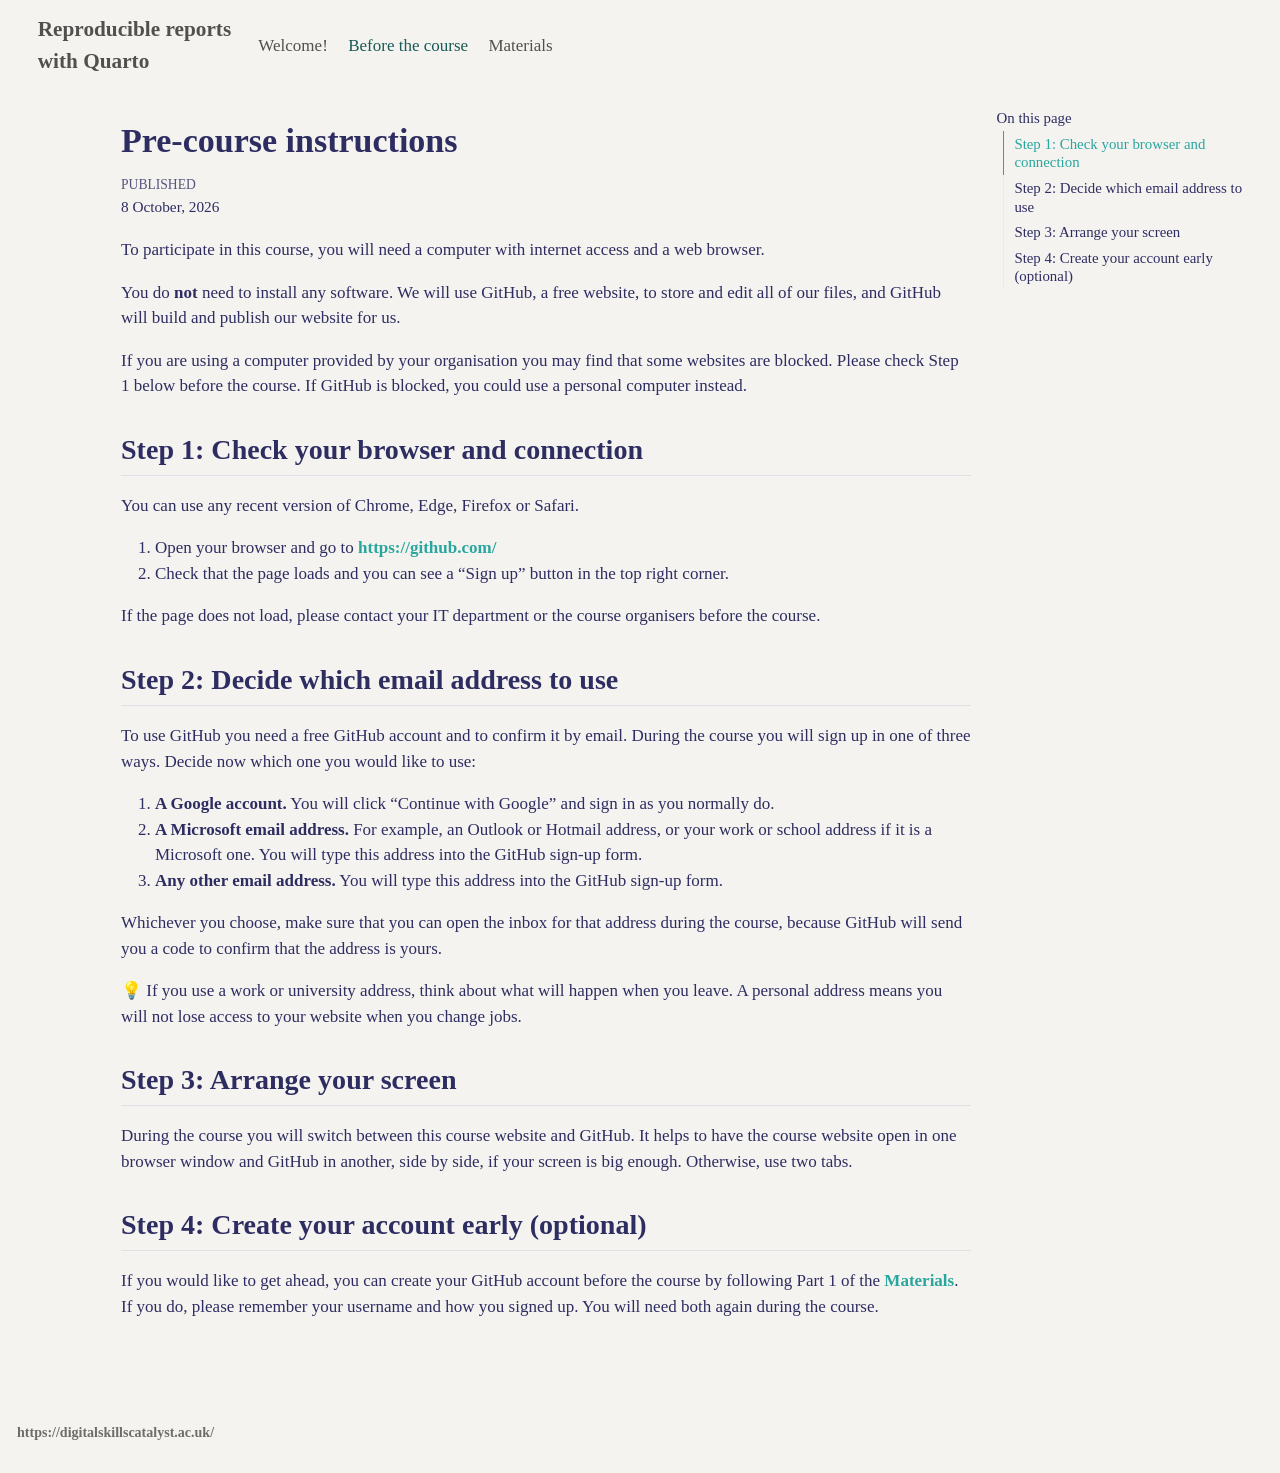
==== before.html @ 5ab9da18 "Deploying to gh-pages from @ UKRI-Digital-Research-Skills-Catalyst/pages-with-quarto@e4f0917d2058717" ====
<!DOCTYPE html>
<html xmlns="http://www.w3.org/1999/xhtml" lang="en" xml:lang="en"><head>

<meta charset="utf-8">
<meta name="generator" content="quarto-1.10.19">

<meta name="viewport" content="width=device-width, initial-scale=1.0, user-scalable=yes">


<title>Pre-course instructions – Reproducible reportswith Quarto</title>
<style>
/* Default styles provided by pandoc.
** See https://pandoc.org/MANUAL.html#variables-for-html for config info.
*/
span.smallcaps{font-variant: small-caps;}
div.columns{display: flex; gap: 1.5em;}
div.column{flex: auto;}
@media screen {
div.columns{gap: min(4vw, 1.5em);}
div.column{overflow-x: auto;}
}
div.hanging-indent{margin-left: 1.5em; text-indent: -1.5em;}
ul.task-list{list-style: none;}
ul.task-list li input[type="checkbox"] {
  width: 0.8em;
  margin: 0 0.8em 0.2em -1em; /* quarto-specific, see https://github.com/quarto-dev/quarto-cli/issues/4556 */ 
  vertical-align: middle;
}
</style>


<script src="site_libs/quarto-nav/quarto-nav.js"></script>
<script src="site_libs/quarto-nav/headroom.min.js"></script>
<script src="site_libs/clipboard/clipboard.min.js"></script>
<script src="site_libs/quarto-search/autocomplete.umd.js"></script>
<script src="site_libs/quarto-search/fuse.min.js"></script>
<script src="site_libs/quarto-search/quarto-search.js"></script>
<meta name="quarto:offset" content="./">
<link href="./images/logo_no_text_transparent.png" rel="icon" type="image/png">
<script src="site_libs/quarto-html/quarto.js" type="module"></script>
<script src="site_libs/quarto-html/tabsets/tabsets.js" type="module"></script>
<script src="site_libs/quarto-html/popper.min.js"></script>
<script src="site_libs/quarto-html/tippy.umd.min.js"></script>
<script src="site_libs/quarto-html/anchor.min.js"></script>
<link href="site_libs/quarto-html/tippy.css" rel="stylesheet">
<link href="site_libs/quarto-html/quarto-syntax-highlighting-bf27225e3a48a9273f3daa8f8e829971.css" rel="stylesheet" class="quarto-color-scheme" id="quarto-text-highlighting-styles">
<link href="site_libs/quarto-html/quarto-syntax-highlighting-dark-b626d73c4c936ccc3cb08be7d45d1df6.css" rel="stylesheet" class="quarto-color-scheme quarto-color-alternate" id="quarto-text-highlighting-styles">
<link href="site_libs/quarto-html/quarto-syntax-highlighting-bf27225e3a48a9273f3daa8f8e829971.css" rel="stylesheet" class="quarto-color-scheme-extra" id="quarto-text-highlighting-styles">
<script src="site_libs/bootstrap/bootstrap.min.js"></script>
<link href="site_libs/bootstrap/bootstrap-icons.css" rel="stylesheet">
<link href="site_libs/bootstrap/bootstrap-fc0ec44ed3aa11c04d697db9497e54b6.min.css" rel="stylesheet" append-hash="true" class="quarto-color-scheme" id="quarto-bootstrap" data-mode="light">
<link href="site_libs/bootstrap/bootstrap-dark-fc0ec44ed3aa11c04d697db9497e54b6.min.css" rel="stylesheet" append-hash="true" class="quarto-color-scheme quarto-color-alternate" id="quarto-bootstrap" data-mode="light">
<link href="site_libs/bootstrap/bootstrap-fc0ec44ed3aa11c04d697db9497e54b6.min.css" rel="stylesheet" append-hash="true" class="quarto-color-scheme-extra" id="quarto-bootstrap" data-mode="light">
<script id="quarto-search-options" type="application/json">{
  "location": "navbar",
  "copy-button": false,
  "collapse-after": 3,
  "panel-placement": "end",
  "type": "overlay",
  "limit": 50,
  "keyboard-shortcut": [
    "f",
    "/",
    "s"
  ],
  "show-item-context": false,
  "language": {
    "search-no-results-text": "No results",
    "search-matching-documents-text": "matching documents",
    "search-copy-link-title": "Copy link to search",
    "search-hide-matches-text": "Hide additional matches",
    "search-more-match-text": "more match in this document",
    "search-more-matches-text": "more matches in this document",
    "search-clear-button-title": "Clear",
    "search-text-placeholder": "",
    "search-detached-cancel-button-title": "Cancel",
    "search-submit-button-title": "Submit",
    "search-label": "Search"
  }
}</script>


<link rel="stylesheet" href="styles.css">
</head>

<body class="nav-fixed quarto-light">

<div id="quarto-search-results"></div>
  <header id="quarto-header" class="headroom fixed-top">
    <nav class="navbar navbar-expand-lg " data-bs-theme="dark">
      <div class="navbar-container container-fluid">
      <div class="navbar-brand-container mx-auto">
    <a href="./index.html" class="navbar-brand navbar-brand-logo">
    <img src="./images/logo_transparent_background.png" alt="" class="navbar-logo light-content">
    <img src="./images/logo_transparent_background.png" alt="" class="navbar-logo dark-content">
    </a>
    <a class="navbar-brand" href="./index.html">
    <span class="navbar-title">Reproducible reports<br>with Quarto</span>
    </a>
  </div>
            <div id="quarto-search" class="" title="Search"></div>
          <button class="navbar-toggler" type="button" data-bs-toggle="collapse" data-bs-target="#navbarCollapse" aria-controls="navbarCollapse" role="menu" aria-expanded="false" aria-label="Toggle navigation" onclick="if (window.quartoToggleHeadroom) { window.quartoToggleHeadroom(); }">
  <span class="navbar-toggler-icon"></span>
</button>
          <div class="collapse navbar-collapse" id="navbarCollapse">
            <ul class="navbar-nav navbar-nav-scroll me-auto">
  <li class="nav-item">
    <a class="nav-link" href="./index.html"> 
<span class="menu-text">Welcome!</span></a>
  </li>  
  <li class="nav-item">
    <a class="nav-link active" href="./before.html" aria-current="page"> 
<span class="menu-text">Before the course</span></a>
  </li>  
  <li class="nav-item">
    <a class="nav-link" href="./materials.html"> 
<span class="menu-text">Materials</span></a>
  </li>  
</ul>
          </div> <!-- /navcollapse -->
            <div class="quarto-navbar-tools">
</div>
      </div> <!-- /container-fluid -->
    </nav>
</header>
<!-- content -->
<div id="quarto-content" class="quarto-container page-columns page-rows-contents page-layout-article page-navbar">
<!-- sidebar -->
<!-- margin-sidebar -->
    <div id="quarto-margin-sidebar" class="sidebar margin-sidebar">
        <nav id="TOC" role="doc-toc" class="toc-active">
    <h2 id="toc-title">On this page</h2>
   
  <ul>
  <li><a href="#step-1-check-your-browser-and-connection" id="toc-step-1-check-your-browser-and-connection" class="nav-link active" data-scroll-target="#step-1-check-your-browser-and-connection">Step 1: Check your browser and connection</a></li>
  <li><a href="#step-2-decide-which-email-address-to-use" id="toc-step-2-decide-which-email-address-to-use" class="nav-link" data-scroll-target="#step-2-decide-which-email-address-to-use">Step 2: Decide which email address to use</a></li>
  <li><a href="#step-3-arrange-your-screen" id="toc-step-3-arrange-your-screen" class="nav-link" data-scroll-target="#step-3-arrange-your-screen">Step 3: Arrange your screen</a></li>
  <li><a href="#step-4-create-your-account-early-optional" id="toc-step-4-create-your-account-early-optional" class="nav-link" data-scroll-target="#step-4-create-your-account-early-optional">Step 4: Create your account early (optional)</a></li>
  </ul>
</nav>
    </div>
<!-- main -->
<main class="content" id="quarto-document-content">

<header id="title-block-header" class="quarto-title-block default">
<div class="quarto-title">
<h1 class="title">Pre-course instructions</h1>
</div>



<div class="quarto-title-meta">

    
    <div>
    <div class="quarto-title-meta-heading">Published</div>
    <div class="quarto-title-meta-contents">
      <p class="date">8 October, 2026</p>
    </div>
  </div>
  
    
  </div>
  


</header>


<p>To participate in this course, you will need a computer with internet access and a web browser.</p>
<p>You do <strong>not</strong> need to install any software. We will use GitHub, a free website, to store and edit all of our files, and GitHub will build and publish our website for us.</p>
<p>If you are using a computer provided by your organisation you may find that some websites are blocked. Please check Step 1 below before the course. If GitHub is blocked, you could use a personal computer instead.</p>
<section id="step-1-check-your-browser-and-connection" class="level2">
<h2 class="anchored" data-anchor-id="step-1-check-your-browser-and-connection">Step 1: Check your browser and connection</h2>
<p>You can use any recent version of Chrome, Edge, Firefox or Safari.</p>
<ol type="1">
<li>Open your browser and go to <a href="https://github.com/" class="uri">https://github.com/</a></li>
<li>Check that the page loads and you can see a “Sign up” button in the top right corner.</li>
</ol>
<p>If the page does not load, please contact your IT department or the course organisers before the course.</p>
</section>
<section id="step-2-decide-which-email-address-to-use" class="level2">
<h2 class="anchored" data-anchor-id="step-2-decide-which-email-address-to-use">Step 2: Decide which email address to use</h2>
<p>To use GitHub you need a free GitHub account and to confirm it by email. During the course you will sign up in one of three ways. Decide now which one you would like to use:</p>
<ol type="1">
<li><strong>A Google account.</strong> You will click “Continue with Google” and sign in as you normally do.</li>
<li><strong>A Microsoft email address.</strong> For example, an Outlook or Hotmail address, or your work or school address if it is a Microsoft one. You will type this address into the GitHub sign-up form.</li>
<li><strong>Any other email address.</strong> You will type this address into the GitHub sign-up form.</li>
</ol>
<p>Whichever you choose, make sure that you can open the inbox for that address during the course, because GitHub will send you a code to confirm that the address is yours.</p>
<p>💡 If you use a work or university address, think about what will happen when you leave. A personal address means you will not lose access to your website when you change jobs.</p>
</section>
<section id="step-3-arrange-your-screen" class="level2">
<h2 class="anchored" data-anchor-id="step-3-arrange-your-screen">Step 3: Arrange your screen</h2>
<p>During the course you will switch between this course website and GitHub. It helps to have the course website open in one browser window and GitHub in another, side by side, if your screen is big enough. Otherwise, use two tabs.</p>
</section>
<section id="step-4-create-your-account-early-optional" class="level2">
<h2 class="anchored" data-anchor-id="step-4-create-your-account-early-optional">Step 4: Create your account early (optional)</h2>
<p>If you would like to get ahead, you can create your GitHub account before the course by following Part 1 of the <a href="./materials.html">Materials</a>. If you do, please remember your username and how you signed up. You will need both again during the course.</p>


</section>

</main> <!-- /main -->
<script id="quarto-html-after-body" type="application/javascript">
  window.document.addEventListener("DOMContentLoaded", function (event) {
    const icon = "";
    const anchorJS = new window.AnchorJS();
    anchorJS.options = {
      placement: 'right',
      icon: icon
    };
    anchorJS.add('.anchored');
    const isCodeAnnotation = (el) => {
      for (const clz of el.classList) {
        if (clz.startsWith('code-annotation-')) {                     
          return true;
        }
      }
      return false;
    }
    const onCopySuccess = function(e) {
      // button target
      const button = e.trigger;
      // don't keep focus
      button.blur();
      // flash "checked"
      button.classList.add('code-copy-button-checked');
      var currentTitle = button.getAttribute("title");
      button.setAttribute("title", "Copied!");
      let tooltip;
      if (window.bootstrap) {
        button.setAttribute("data-bs-toggle", "tooltip");
        button.setAttribute("data-bs-placement", "left");
        button.setAttribute("data-bs-title", "Copied!");
        tooltip = new bootstrap.Tooltip(button, 
          { trigger: "manual", 
            customClass: "code-copy-button-tooltip",
            offset: [0, -8]});
        tooltip.show();    
      }
      setTimeout(function() {
        if (tooltip) {
          tooltip.hide();
          button.removeAttribute("data-bs-title");
          button.removeAttribute("data-bs-toggle");
          button.removeAttribute("data-bs-placement");
        }
        button.setAttribute("title", currentTitle);
        button.classList.remove('code-copy-button-checked');
      }, 1000);
      // clear code selection
      e.clearSelection();
    }
    const getTextToCopy = function(trigger) {
      const outerScaffold = trigger.parentElement.cloneNode(true);
      const codeEl = outerScaffold.querySelector('code');
      for (const childEl of codeEl.children) {
        if (isCodeAnnotation(childEl)) {
          childEl.remove();
        }
      }
      return codeEl.innerText;
    }
    const clipboard = new window.ClipboardJS('.code-copy-button:not([data-in-quarto-modal])', {
      text: getTextToCopy
    });
    clipboard.on('success', onCopySuccess);
    if (window.document.getElementById('quarto-embedded-source-code-modal')) {
      const clipboardModal = new window.ClipboardJS('.code-copy-button[data-in-quarto-modal]', {
        text: getTextToCopy,
        container: window.document.getElementById('quarto-embedded-source-code-modal')
      });
      clipboardModal.on('success', onCopySuccess);
    }
      var localhostRegex = new RegExp(/^(?:http|https):\/\/localhost\:?[0-9]*\//);
      var mailtoRegex = new RegExp(/^mailto:/);
        var filterRegex = new RegExp("^(?:http:|https:)\/\/ukri-digital-research-skills-catalyst\.github\.io\/quarto-intro");
      var isInternal = (href) => {
          return filterRegex.test(href) || localhostRegex.test(href) || mailtoRegex.test(href);
      }
      // Inspect non-navigation links and adorn them if external
     var links = window.document.querySelectorAll('a[href]:not(.nav-link):not(.navbar-brand):not(.toc-action):not(.sidebar-link):not(.sidebar-item-toggle):not(.pagination-link):not(.no-external):not([aria-hidden]):not(.dropdown-item):not(.quarto-navigation-tool):not(.about-link)');
      for (var i=0; i<links.length; i++) {
        const link = links[i];
        if (!isInternal(link.href)) {
          // undo the damage that might have been done by quarto-nav.js in the case of
          // links that we want to consider external
          if (link.dataset.originalHref !== undefined) {
            link.href = link.dataset.originalHref;
          }
            // target, if specified
            link.setAttribute("target", "_blank");
            if (link.getAttribute("rel") === null) {
              link.setAttribute("rel", "noopener");
            }
        }
      }
    function tippyHover(el, contentFn, onTriggerFn, onUntriggerFn) {
      const config = {
        allowHTML: true,
        maxWidth: 500,
        delay: 100,
        arrow: false,
        appendTo: function(el) {
            return el.parentElement;
        },
        interactive: true,
        interactiveBorder: 10,
        theme: 'quarto',
        placement: 'bottom-start',
      };
      if (contentFn) {
        config.content = contentFn;
      }
      if (onTriggerFn) {
        config.onTrigger = onTriggerFn;
      }
      if (onUntriggerFn) {
        config.onUntrigger = onUntriggerFn;
      }
      window.tippy(el, config); 
    }
    const noterefs = window.document.querySelectorAll('a[role="doc-noteref"]');
    for (var i=0; i<noterefs.length; i++) {
      const ref = noterefs[i];
      tippyHover(ref, function() {
        // use id or data attribute instead here
        let href = ref.getAttribute('data-footnote-href') || ref.getAttribute('href');
        try { href = new URL(href).hash; } catch {}
        const id = href.replace(/^#\/?/, "");
        const note = window.document.getElementById(id);
        if (note) {
          return note.innerHTML;
        } else {
          return "";
        }
      });
    }
    const xrefs = window.document.querySelectorAll('a.quarto-xref');
    const processXRef = (id, note) => {
      // Strip column container classes
      const stripColumnClz = (el) => {
        el.classList.remove("page-full", "page-columns");
        if (el.children) {
          for (const child of el.children) {
            stripColumnClz(child);
          }
        }
      }
      stripColumnClz(note)
      if (id === null || id.startsWith('sec-')) {
        // Special case sections, only their first couple elements
        const container = document.createElement("div");
        if (note.children && note.children.length > 2) {
          container.appendChild(note.children[0].cloneNode(true));
          for (let i = 1; i < note.children.length; i++) {
            const child = note.children[i];
            if (child.tagName === "P" && child.innerText === "") {
              continue;
            } else {
              container.appendChild(child.cloneNode(true));
              break;
            }
          }
          if (window.Quarto?.typesetMath) {
            window.Quarto.typesetMath(container);
          }
          return container.innerHTML
        } else {
          if (window.Quarto?.typesetMath) {
            window.Quarto.typesetMath(note);
          }
          return note.innerHTML;
        }
      } else {
        // Remove any anchor links if they are present
        const anchorLink = note.querySelector('a.anchorjs-link');
        if (anchorLink) {
          anchorLink.remove();
        }
        if (window.Quarto?.typesetMath) {
          window.Quarto.typesetMath(note);
        }
        if (note.classList.contains("callout")) {
          return note.outerHTML;
        } else {
          return note.innerHTML;
        }
      }
    }
    for (var i=0; i<xrefs.length; i++) {
      const xref = xrefs[i];
      tippyHover(xref, undefined, function(instance) {
        instance.disable();
        let url = xref.getAttribute('href');
        let hash = undefined; 
        if (url.startsWith('#')) {
          hash = url;
        } else {
          try { hash = new URL(url).hash; } catch {}
        }
        if (hash) {
          const id = hash.replace(/^#\/?/, "");
          const note = window.document.getElementById(id);
          if (note !== null) {
            try {
              const html = processXRef(id, note.cloneNode(true));
              instance.setContent(html);
            } finally {
              instance.enable();
              instance.show();
            }
          } else {
            // See if we can fetch this
            fetch(url.split('#')[0])
            .then(res => res.text())
            .then(html => {
              const parser = new DOMParser();
              const htmlDoc = parser.parseFromString(html, "text/html");
              const note = htmlDoc.getElementById(id);
              if (note !== null) {
                const html = processXRef(id, note);
                instance.setContent(html);
              } 
            }).finally(() => {
              instance.enable();
              instance.show();
            });
          }
        } else {
          // See if we can fetch a full url (with no hash to target)
          // This is a special case and we should probably do some content thinning / targeting
          fetch(url)
          .then(res => res.text())
          .then(html => {
            const parser = new DOMParser();
            const htmlDoc = parser.parseFromString(html, "text/html");
            const note = htmlDoc.querySelector('main.content');
            if (note !== null) {
              // This should only happen for chapter cross references
              // (since there is no id in the URL)
              // remove the first header
              if (note.children.length > 0 && note.children[0].tagName === "HEADER") {
                note.children[0].remove();
              }
              const html = processXRef(null, note);
              instance.setContent(html);
            } 
          }).finally(() => {
            instance.enable();
            instance.show();
          });
        }
      }, function(instance) {
      });
    }
        let selectedAnnoteEl;
        const selectorForAnnotation = ( cell, annotation) => {
          let cellAttr = 'data-code-cell="' + cell + '"';
          let lineAttr = 'data-code-annotation="' +  annotation + '"';
          const selector = 'span[' + cellAttr + '][' + lineAttr + ']';
          return selector;
        }
        const selectCodeLines = (annoteEl) => {
          const doc = window.document;
          const targetCell = annoteEl.getAttribute("data-target-cell");
          const targetAnnotation = annoteEl.getAttribute("data-target-annotation");
          const annoteSpan = window.document.querySelector(selectorForAnnotation(targetCell, targetAnnotation));
          const lines = annoteSpan.getAttribute("data-code-lines").split(",");
          const lineIds = lines.map((line) => {
            return targetCell + "-" + line;
          })
          let top = null;
          let height = null;
          let parent = null;
          if (lineIds.length > 0) {
              //compute the position of the single el (top and bottom and make a div)
              const el = window.document.getElementById(lineIds[0]);
              top = el.offsetTop;
              height = el.offsetHeight;
              parent = el.parentElement.parentElement;
            if (lineIds.length > 1) {
              const lastEl = window.document.getElementById(lineIds[lineIds.length - 1]);
              const bottom = lastEl.offsetTop + lastEl.offsetHeight;
              height = bottom - top;
            }
            if (top !== null && height !== null && parent !== null) {
              // cook up a div (if necessary) and position it 
              let div = window.document.getElementById("code-annotation-line-highlight");
              if (div === null) {
                div = window.document.createElement("div");
                div.setAttribute("id", "code-annotation-line-highlight");
                div.style.position = 'absolute';
                parent.appendChild(div);
              }
              div.style.top = top - 2 + "px";
              div.style.height = height + 4 + "px";
              div.style.left = 0;
              let gutterDiv = window.document.getElementById("code-annotation-line-highlight-gutter");
              if (gutterDiv === null) {
                gutterDiv = window.document.createElement("div");
                gutterDiv.setAttribute("id", "code-annotation-line-highlight-gutter");
                gutterDiv.style.position = 'absolute';
                const codeCell = window.document.getElementById(targetCell);
                const gutter = codeCell.querySelector('.code-annotation-gutter');
                gutter.appendChild(gutterDiv);
              }
              gutterDiv.style.top = top - 2 + "px";
              gutterDiv.style.height = height + 4 + "px";
            }
            selectedAnnoteEl = annoteEl;
          }
        };
        const unselectCodeLines = () => {
          const elementsIds = ["code-annotation-line-highlight", "code-annotation-line-highlight-gutter"];
          elementsIds.forEach((elId) => {
            const div = window.document.getElementById(elId);
            if (div) {
              div.remove();
            }
          });
          selectedAnnoteEl = undefined;
        };
          // Handle positioning of the toggle
      window.addEventListener(
        "resize",
        throttle(() => {
          elRect = undefined;
          if (selectedAnnoteEl) {
            selectCodeLines(selectedAnnoteEl);
          }
        }, 10)
      );
      function throttle(fn, ms) {
      let throttle = false;
      let timer;
        return (...args) => {
          if(!throttle) { // first call gets through
              fn.apply(this, args);
              throttle = true;
          } else { // all the others get throttled
              if(timer) clearTimeout(timer); // cancel #2
              timer = setTimeout(() => {
                fn.apply(this, args);
                timer = throttle = false;
              }, ms);
          }
        };
      }
        // Attach click handler to the DT
        const annoteDls = window.document.querySelectorAll('dt[data-target-cell]');
        for (const annoteDlNode of annoteDls) {
          annoteDlNode.addEventListener('click', (event) => {
            const clickedEl = event.target;
            if (clickedEl !== selectedAnnoteEl) {
              unselectCodeLines();
              const activeEl = window.document.querySelector('dt[data-target-cell].code-annotation-active');
              if (activeEl) {
                activeEl.classList.remove('code-annotation-active');
              }
              selectCodeLines(clickedEl);
              clickedEl.classList.add('code-annotation-active');
            } else {
              // Unselect the line
              unselectCodeLines();
              clickedEl.classList.remove('code-annotation-active');
            }
          });
        }
    const findCites = (el) => {
      const parentEl = el.parentElement;
      if (parentEl) {
        const cites = parentEl.dataset.cites;
        if (cites) {
          return {
            el,
            cites: cites.split(' ')
          };
        } else {
          return findCites(el.parentElement)
        }
      } else {
        return undefined;
      }
    };
    var bibliorefs = window.document.querySelectorAll('a[role="doc-biblioref"]');
    for (var i=0; i<bibliorefs.length; i++) {
      const ref = bibliorefs[i];
      const citeInfo = findCites(ref);
      if (citeInfo) {
        tippyHover(citeInfo.el, function() {
          var popup = window.document.createElement('div');
          citeInfo.cites.forEach(function(cite) {
            var citeDiv = window.document.createElement('div');
            citeDiv.classList.add('hanging-indent');
            citeDiv.classList.add('csl-entry');
            var biblioDiv = window.document.getElementById('ref-' + cite);
            if (biblioDiv) {
              citeDiv.innerHTML = biblioDiv.innerHTML;
            }
            popup.appendChild(citeDiv);
          });
          return popup.innerHTML;
        });
      }
    }
  });
  </script>
</div> <!-- /content -->
<footer class="footer">
  <div class="nav-footer">
    <div class="nav-footer-left">
<p><a href="https://digitalskillscatalyst.ac.uk/" class="uri">https://digitalskillscatalyst.ac.uk/</a></p>
</div>   
    <div class="nav-footer-center">
      &nbsp;
    </div>
    <div class="nav-footer-right">
      &nbsp;
    </div>
  </div>
</footer>




</body></html>
---- site_libs/quarto-html/quarto-syntax-highlighting-bf27225e3a48a9273f3daa8f8e829971.css ----
/* quarto syntax highlight colors */
:root {
  --quarto-hl-ot-color: #003B4F;
  --quarto-hl-at-color: #657422;
  --quarto-hl-ss-color: #20794D;
  --quarto-hl-an-color: #5E5E5E;
  --quarto-hl-fu-color: #4758AB;
  --quarto-hl-st-color: #20794D;
  --quarto-hl-cf-color: #003B4F;
  --quarto-hl-op-color: #5E5E5E;
  --quarto-hl-er-color: #AD0000;
  --quarto-hl-bn-color: #AD0000;
  --quarto-hl-al-color: #AD0000;
  --quarto-hl-va-color: #111111;
  --quarto-hl-bu-color: inherit;
  --quarto-hl-ex-color: inherit;
  --quarto-hl-pp-color: #AD0000;
  --quarto-hl-in-color: #5E5E5E;
  --quarto-hl-vs-color: #20794D;
  --quarto-hl-wa-color: #5E5E5E;
  --quarto-hl-do-color: #5E5E5E;
  --quarto-hl-im-color: #00769E;
  --quarto-hl-ch-color: #20794D;
  --quarto-hl-dt-color: #AD0000;
  --quarto-hl-fl-color: #AD0000;
  --quarto-hl-co-color: #5E5E5E;
  --quarto-hl-cv-color: #5E5E5E;
  --quarto-hl-cn-color: #8f5902;
  --quarto-hl-sc-color: #5E5E5E;
  --quarto-hl-dv-color: #AD0000;
  --quarto-hl-kw-color: #003B4F;
}

/* other quarto variables */
:root {
  --quarto-font-monospace: SFMono-Regular, Menlo, Monaco, Consolas, "Liberation Mono", "Courier New", monospace;
}

/* syntax highlight based on Pandoc's rules */
pre > code.sourceCode > span {
  color: #003B4F;
}

code.sourceCode > span {
  color: #003B4F;
}

div.sourceCode,
div.sourceCode pre.sourceCode {
  color: #003B4F;
}

/* Normal */
code span {
  color: #003B4F;
}

/* Alert */
code span.al {
  color: #AD0000;
  font-style: inherit;
}

/* Annotation */
code span.an {
  color: #5E5E5E;
  font-style: inherit;
}

/* Attribute */
code span.at {
  color: #657422;
  font-style: inherit;
}

/* BaseN */
code span.bn {
  color: #AD0000;
  font-style: inherit;
}

/* BuiltIn */
code span.bu {
  font-style: inherit;
}

/* ControlFlow */
code span.cf {
  color: #003B4F;
  font-weight: bold;
  font-style: inherit;
}

/* Char */
code span.ch {
  color: #20794D;
  font-style: inherit;
}

/* Constant */
code span.cn {
  color: #8f5902;
  font-style: inherit;
}

/* Comment */
code span.co {
  color: #5E5E5E;
  font-style: inherit;
}

/* CommentVar */
code span.cv {
  color: #5E5E5E;
  font-style: italic;
}

/* Documentation */
code span.do {
  color: #5E5E5E;
  font-style: italic;
}

/* DataType */
code span.dt {
  color: #AD0000;
  font-style: inherit;
}

/* DecVal */
code span.dv {
  color: #AD0000;
  font-style: inherit;
}

/* Error */
code span.er {
  color: #AD0000;
  font-style: inherit;
}

/* Extension */
code span.ex {
  font-style: inherit;
}

/* Float */
code span.fl {
  color: #AD0000;
  font-style: inherit;
}

/* Function */
code span.fu {
  color: #4758AB;
  font-style: inherit;
}

/* Import */
code span.im {
  color: #00769E;
  font-style: inherit;
}

/* Information */
code span.in {
  color: #5E5E5E;
  font-style: inherit;
}

/* Keyword */
code span.kw {
  color: #003B4F;
  font-weight: bold;
  font-style: inherit;
}

/* Operator */
code span.op {
  color: #5E5E5E;
  font-style: inherit;
}

/* Other */
code span.ot {
  color: #003B4F;
  font-style: inherit;
}

/* Preprocessor */
code span.pp {
  color: #AD0000;
  font-style: inherit;
}

/* SpecialChar */
code span.sc {
  color: #5E5E5E;
  font-style: inherit;
}

/* SpecialString */
code span.ss {
  color: #20794D;
  font-style: inherit;
}

/* String */
code span.st {
  color: #20794D;
  font-style: inherit;
}

/* Variable */
code span.va {
  color: #111111;
  font-style: inherit;
}

/* VerbatimString */
code span.vs {
  color: #20794D;
  font-style: inherit;
}

/* Warning */
code span.wa {
  color: #5E5E5E;
  font-style: italic;
}

.prevent-inlining {
  content: "</";
}

/*# sourceMappingURL=8be38f48d34c45af72792cbd699585e7.css.map */
---- site_libs/quarto-html/quarto-syntax-highlighting-dark-b626d73c4c936ccc3cb08be7d45d1df6.css ----
/* quarto syntax highlight colors */
:root {
  --quarto-hl-al-color: #f07178;
  --quarto-hl-an-color: #d4d0ab;
  --quarto-hl-at-color: #00e0e0;
  --quarto-hl-bn-color: #d4d0ab;
  --quarto-hl-bu-color: #abe338;
  --quarto-hl-ch-color: #abe338;
  --quarto-hl-co-color: #f8f8f2;
  --quarto-hl-cv-color: #ffd700;
  --quarto-hl-cn-color: #ffd700;
  --quarto-hl-cf-color: #ffa07a;
  --quarto-hl-dt-color: #ffa07a;
  --quarto-hl-dv-color: #d4d0ab;
  --quarto-hl-do-color: #f8f8f2;
  --quarto-hl-er-color: #f07178;
  --quarto-hl-ex-color: #00e0e0;
  --quarto-hl-fl-color: #d4d0ab;
  --quarto-hl-fu-color: #ffa07a;
  --quarto-hl-im-color: #abe338;
  --quarto-hl-in-color: #d4d0ab;
  --quarto-hl-kw-color: #ffa07a;
  --quarto-hl-op-color: #ffa07a;
  --quarto-hl-ot-color: #00e0e0;
  --quarto-hl-pp-color: #dcc6e0;
  --quarto-hl-re-color: #00e0e0;
  --quarto-hl-sc-color: #abe338;
  --quarto-hl-ss-color: #abe338;
  --quarto-hl-st-color: #abe338;
  --quarto-hl-va-color: #00e0e0;
  --quarto-hl-vs-color: #abe338;
  --quarto-hl-wa-color: #dcc6e0;
}

/* other quarto variables */
:root {
  --quarto-font-monospace: SFMono-Regular, Menlo, Monaco, Consolas, "Liberation Mono", "Courier New", monospace;
}

/* syntax highlight based on Pandoc's rules */
pre > code.sourceCode > span {
  color: #f8f8f2;
}

code.sourceCode > span {
  color: #f8f8f2;
}

div.sourceCode,
div.sourceCode pre.sourceCode {
  color: #f8f8f2;
}

/* Normal */
code span {
  color: #f8f8f2;
}

/* Alert */
code span.al {
  color: #f07178;
}

/* Annotation */
code span.an {
  color: #d4d0ab;
}

/* Attribute */
code span.at {
  color: #00e0e0;
}

/* BaseN */
code span.bn {
  color: #d4d0ab;
}

/* BuiltIn */
code span.bu {
  color: #abe338;
}

/* ControlFlow */
code span.cf {
  font-weight: bold;
  color: #ffa07a;
}

/* Char */
code span.ch {
  color: #abe338;
}

/* Constant */
code span.cn {
  color: #ffd700;
}

/* Comment */
code span.co {
  font-style: italic;
  color: #f8f8f2;
}

/* CommentVar */
code span.cv {
  color: #ffd700;
}

/* Documentation */
code span.do {
  color: #f8f8f2;
}

/* DataType */
code span.dt {
  color: #ffa07a;
}

/* DecVal */
code span.dv {
  color: #d4d0ab;
}

/* Error */
code span.er {
  color: #f07178;
  text-decoration: underline;
}

/* Extension */
code span.ex {
  font-weight: bold;
  color: #00e0e0;
}

/* Float */
code span.fl {
  color: #d4d0ab;
}

/* Function */
code span.fu {
  color: #ffa07a;
}

/* Import */
code span.im {
  color: #abe338;
}

/* Information */
code span.in {
  color: #d4d0ab;
}

/* Keyword */
code span.kw {
  font-weight: bold;
  color: #ffa07a;
}

/* Operator */
code span.op {
  color: #ffa07a;
}

/* Other */
code span.ot {
  color: #00e0e0;
}

/* Preprocessor */
code span.pp {
  color: #dcc6e0;
}

/* RegionMarker */
code span.re {
  background-color: #f8f8f2;
  color: #00e0e0;
}

/* SpecialChar */
code span.sc {
  color: #abe338;
}

/* SpecialString */
code span.ss {
  color: #abe338;
}

/* String */
code span.st {
  color: #abe338;
}

/* Variable */
code span.va {
  color: #00e0e0;
}

/* VerbatimString */
code span.vs {
  color: #abe338;
}

/* Warning */
code span.wa {
  color: #dcc6e0;
}

.prevent-inlining {
  content: "</";
}

/*# sourceMappingURL=a269c63e8167c3ae395728e86feb0848.css.map */
---- site_libs/quarto-html/quarto-syntax-highlighting-bf27225e3a48a9273f3daa8f8e829971.css ----
/* quarto syntax highlight colors */
:root {
  --quarto-hl-ot-color: #003B4F;
  --quarto-hl-at-color: #657422;
  --quarto-hl-ss-color: #20794D;
  --quarto-hl-an-color: #5E5E5E;
  --quarto-hl-fu-color: #4758AB;
  --quarto-hl-st-color: #20794D;
  --quarto-hl-cf-color: #003B4F;
  --quarto-hl-op-color: #5E5E5E;
  --quarto-hl-er-color: #AD0000;
  --quarto-hl-bn-color: #AD0000;
  --quarto-hl-al-color: #AD0000;
  --quarto-hl-va-color: #111111;
  --quarto-hl-bu-color: inherit;
  --quarto-hl-ex-color: inherit;
  --quarto-hl-pp-color: #AD0000;
  --quarto-hl-in-color: #5E5E5E;
  --quarto-hl-vs-color: #20794D;
  --quarto-hl-wa-color: #5E5E5E;
  --quarto-hl-do-color: #5E5E5E;
  --quarto-hl-im-color: #00769E;
  --quarto-hl-ch-color: #20794D;
  --quarto-hl-dt-color: #AD0000;
  --quarto-hl-fl-color: #AD0000;
  --quarto-hl-co-color: #5E5E5E;
  --quarto-hl-cv-color: #5E5E5E;
  --quarto-hl-cn-color: #8f5902;
  --quarto-hl-sc-color: #5E5E5E;
  --quarto-hl-dv-color: #AD0000;
  --quarto-hl-kw-color: #003B4F;
}

/* other quarto variables */
:root {
  --quarto-font-monospace: SFMono-Regular, Menlo, Monaco, Consolas, "Liberation Mono", "Courier New", monospace;
}

/* syntax highlight based on Pandoc's rules */
pre > code.sourceCode > span {
  color: #003B4F;
}

code.sourceCode > span {
  color: #003B4F;
}

div.sourceCode,
div.sourceCode pre.sourceCode {
  color: #003B4F;
}

/* Normal */
code span {
  color: #003B4F;
}

/* Alert */
code span.al {
  color: #AD0000;
  font-style: inherit;
}

/* Annotation */
code span.an {
  color: #5E5E5E;
  font-style: inherit;
}

/* Attribute */
code span.at {
  color: #657422;
  font-style: inherit;
}

/* BaseN */
code span.bn {
  color: #AD0000;
  font-style: inherit;
}

/* BuiltIn */
code span.bu {
  font-style: inherit;
}

/* ControlFlow */
code span.cf {
  color: #003B4F;
  font-weight: bold;
  font-style: inherit;
}

/* Char */
code span.ch {
  color: #20794D;
  font-style: inherit;
}

/* Constant */
code span.cn {
  color: #8f5902;
  font-style: inherit;
}

/* Comment */
code span.co {
  color: #5E5E5E;
  font-style: inherit;
}

/* CommentVar */
code span.cv {
  color: #5E5E5E;
  font-style: italic;
}

/* Documentation */
code span.do {
  color: #5E5E5E;
  font-style: italic;
}

/* DataType */
code span.dt {
  color: #AD0000;
  font-style: inherit;
}

/* DecVal */
code span.dv {
  color: #AD0000;
  font-style: inherit;
}

/* Error */
code span.er {
  color: #AD0000;
  font-style: inherit;
}

/* Extension */
code span.ex {
  font-style: inherit;
}

/* Float */
code span.fl {
  color: #AD0000;
  font-style: inherit;
}

/* Function */
code span.fu {
  color: #4758AB;
  font-style: inherit;
}

/* Import */
code span.im {
  color: #00769E;
  font-style: inherit;
}

/* Information */
code span.in {
  color: #5E5E5E;
  font-style: inherit;
}

/* Keyword */
code span.kw {
  color: #003B4F;
  font-weight: bold;
  font-style: inherit;
}

/* Operator */
code span.op {
  color: #5E5E5E;
  font-style: inherit;
}

/* Other */
code span.ot {
  color: #003B4F;
  font-style: inherit;
}

/* Preprocessor */
code span.pp {
  color: #AD0000;
  font-style: inherit;
}

/* SpecialChar */
code span.sc {
  color: #5E5E5E;
  font-style: inherit;
}

/* SpecialString */
code span.ss {
  color: #20794D;
  font-style: inherit;
}

/* String */
code span.st {
  color: #20794D;
  font-style: inherit;
}

/* Variable */
code span.va {
  color: #111111;
  font-style: inherit;
}

/* VerbatimString */
code span.vs {
  color: #20794D;
  font-style: inherit;
}

/* Warning */
code span.wa {
  color: #5E5E5E;
  font-style: italic;
}

.prevent-inlining {
  content: "</";
}

/*# sourceMappingURL=8be38f48d34c45af72792cbd699585e7.css.map */
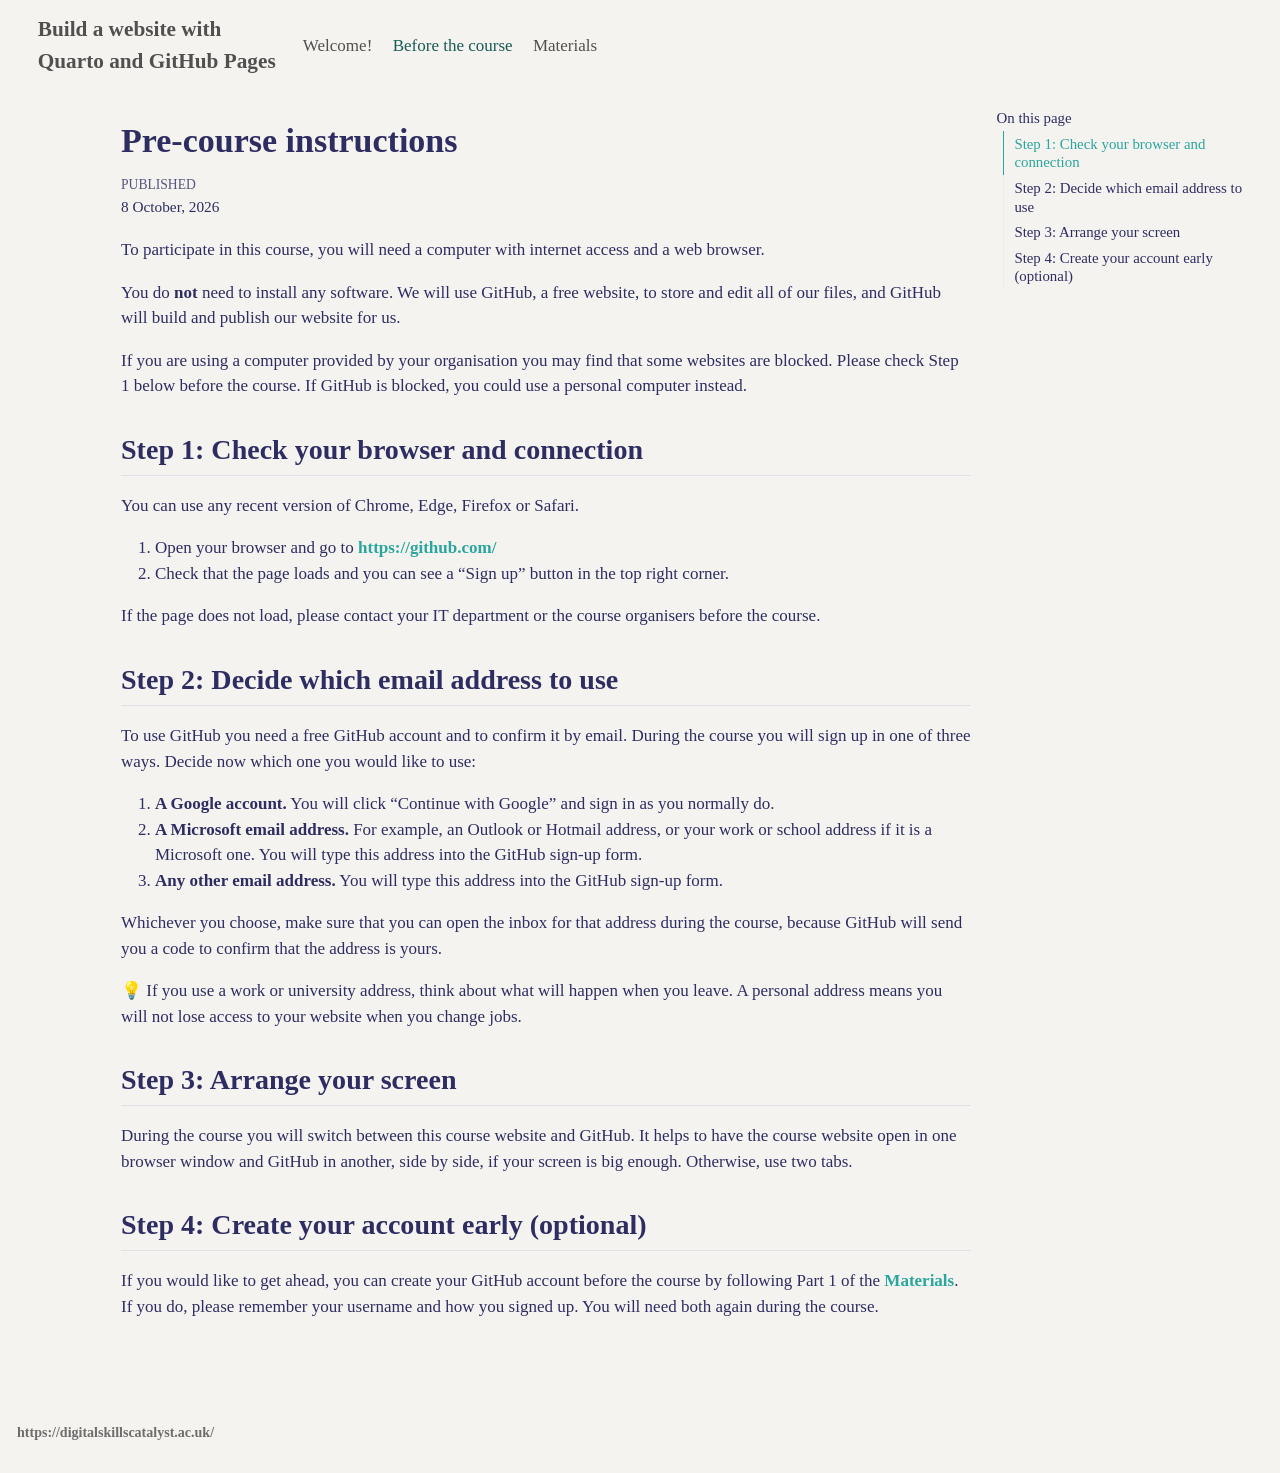
==== commit b44d40a5: "Deploying to gh-pages from @ UKRI-Digital-Research-Skills-Catalyst/pages-with-quarto@f594a51d0a831dc" ====
--- a/before.html
+++ b/before.html
@@ -7,7 +7,7 @@
 <meta name="viewport" content="width=device-width, initial-scale=1.0, user-scalable=yes">
 
 
-<title>Pre-course instructions – Reproducible reportswith Quarto</title>
+<title>Pre-course instructions – Build a website with Quarto and GitHub Pages</title>
 <style>
 /* Default styles provided by pandoc.
 ** See https://pandoc.org/MANUAL.html#variables-for-html for config info.
@@ -95,7 +95,7 @@
     <img src="./images/logo_transparent_background.png" alt="" class="navbar-logo dark-content">
     </a>
     <a class="navbar-brand" href="./index.html">
-    <span class="navbar-title">Reproducible reports<br>with Quarto</span>
+    <span class="navbar-title">Build a website with <br>Quarto and GitHub Pages</span>
     </a>
   </div>
             <div id="quarto-search" class="" title="Search"></div>
@@ -275,7 +275,7 @@
     }
       var localhostRegex = new RegExp(/^(?:http|https):\/\/localhost\:?[0-9]*\//);
       var mailtoRegex = new RegExp(/^mailto:/);
-        var filterRegex = new RegExp("^(?:http:|https:)\/\/ukri-digital-research-skills-catalyst\.github\.io\/quarto-intro");
+        var filterRegex = new RegExp("^(?:http:|https:)\/\/ukri-digital-research-skills-catalyst\.github\.io\/pages-with-quarto");
       var isInternal = (href) => {
           return filterRegex.test(href) || localhostRegex.test(href) || mailtoRegex.test(href);
       }
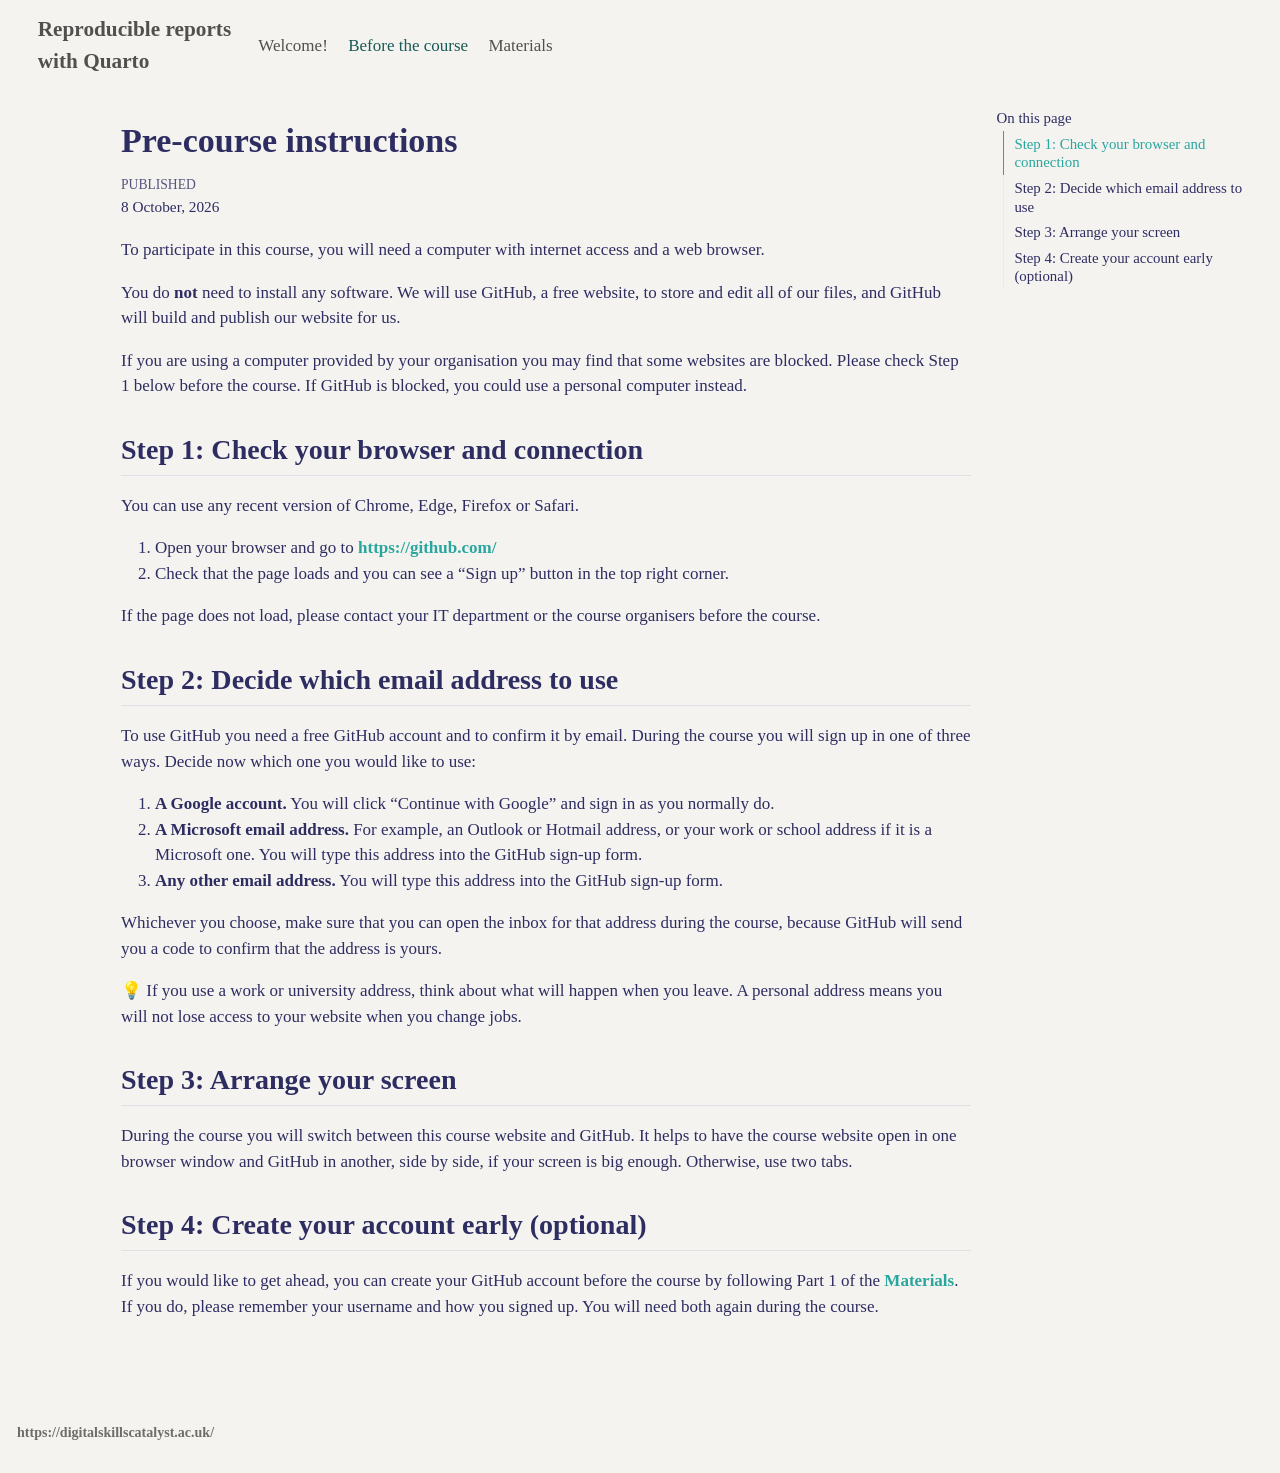
==== commit 87b90a2c: "Deploying to gh-pages from @ UKRI-Digital-Research-Skills-Catalyst/pages-with-quarto@e959ee2722efc90" ====
--- a/before.html
+++ b/before.html
@@ -7,7 +7,7 @@
 <meta name="viewport" content="width=device-width, initial-scale=1.0, user-scalable=yes">
 
 
-<title>Pre-course instructions – Build a website with Quarto and GitHub Pages</title>
+<title>Pre-course instructions – Reproducible reportswith Quarto</title>
 <style>
 /* Default styles provided by pandoc.
 ** See https://pandoc.org/MANUAL.html#variables-for-html for config info.
@@ -95,7 +95,7 @@
     <img src="./images/logo_transparent_background.png" alt="" class="navbar-logo dark-content">
     </a>
     <a class="navbar-brand" href="./index.html">
-    <span class="navbar-title">Build a website with <br>Quarto and GitHub Pages</span>
+    <span class="navbar-title">Reproducible reports<br>with Quarto</span>
     </a>
   </div>
             <div id="quarto-search" class="" title="Search"></div>
@@ -275,7 +275,7 @@
     }
       var localhostRegex = new RegExp(/^(?:http|https):\/\/localhost\:?[0-9]*\//);
       var mailtoRegex = new RegExp(/^mailto:/);
-        var filterRegex = new RegExp("^(?:http:|https:)\/\/ukri-digital-research-skills-catalyst\.github\.io\/pages-with-quarto");
+        var filterRegex = new RegExp("^(?:http:|https:)\/\/ukri-digital-research-skills-catalyst\.github\.io\/quarto-intro");
       var isInternal = (href) => {
           return filterRegex.test(href) || localhostRegex.test(href) || mailtoRegex.test(href);
       }
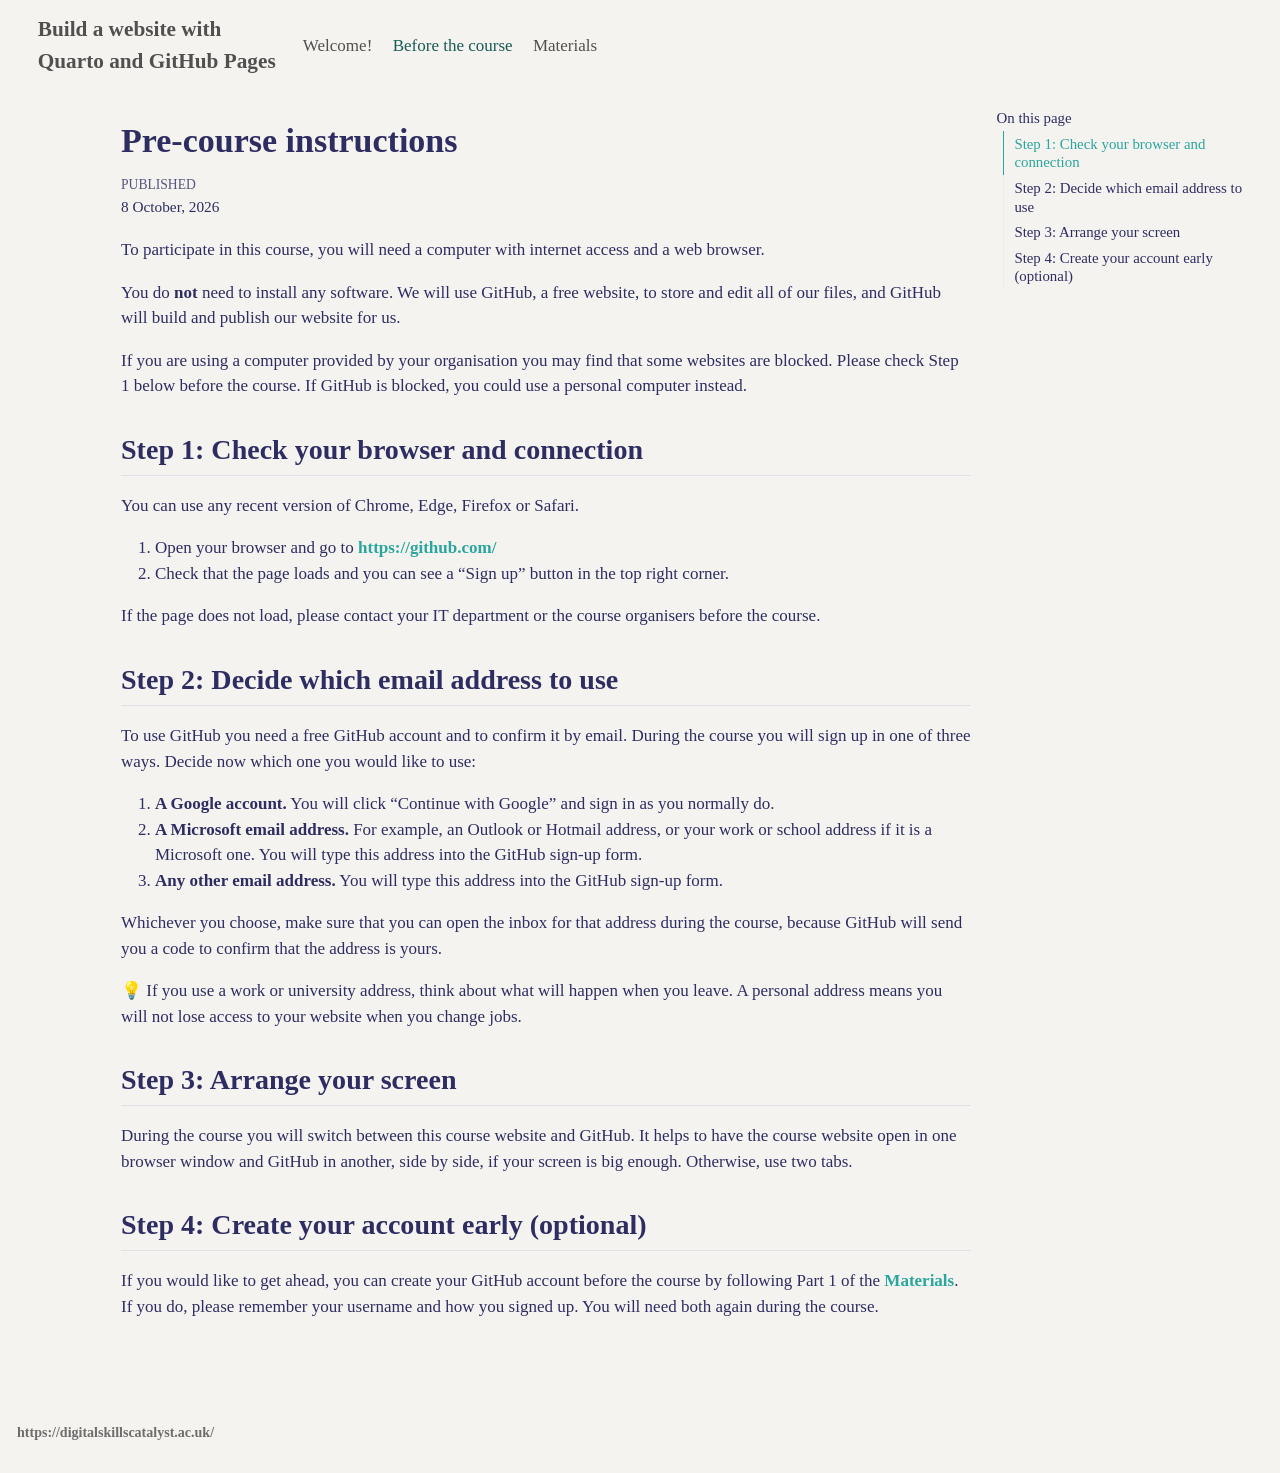
==== commit 0c1d79b8: "Deploying to gh-pages from @ UKRI-Digital-Research-Skills-Catalyst/pages-with-quarto@f594a51d0a831dc" ====
--- a/before.html
+++ b/before.html
@@ -7,7 +7,7 @@
 <meta name="viewport" content="width=device-width, initial-scale=1.0, user-scalable=yes">
 
 
-<title>Pre-course instructions – Reproducible reportswith Quarto</title>
+<title>Pre-course instructions – Build a website with Quarto and GitHub Pages</title>
 <style>
 /* Default styles provided by pandoc.
 ** See https://pandoc.org/MANUAL.html#variables-for-html for config info.
@@ -95,7 +95,7 @@
     <img src="./images/logo_transparent_background.png" alt="" class="navbar-logo dark-content">
     </a>
     <a class="navbar-brand" href="./index.html">
-    <span class="navbar-title">Reproducible reports<br>with Quarto</span>
+    <span class="navbar-title">Build a website with <br>Quarto and GitHub Pages</span>
     </a>
   </div>
             <div id="quarto-search" class="" title="Search"></div>
@@ -275,7 +275,7 @@
     }
       var localhostRegex = new RegExp(/^(?:http|https):\/\/localhost\:?[0-9]*\//);
       var mailtoRegex = new RegExp(/^mailto:/);
-        var filterRegex = new RegExp("^(?:http:|https:)\/\/ukri-digital-research-skills-catalyst\.github\.io\/quarto-intro");
+        var filterRegex = new RegExp("^(?:http:|https:)\/\/ukri-digital-research-skills-catalyst\.github\.io\/pages-with-quarto");
       var isInternal = (href) => {
           return filterRegex.test(href) || localhostRegex.test(href) || mailtoRegex.test(href);
       }
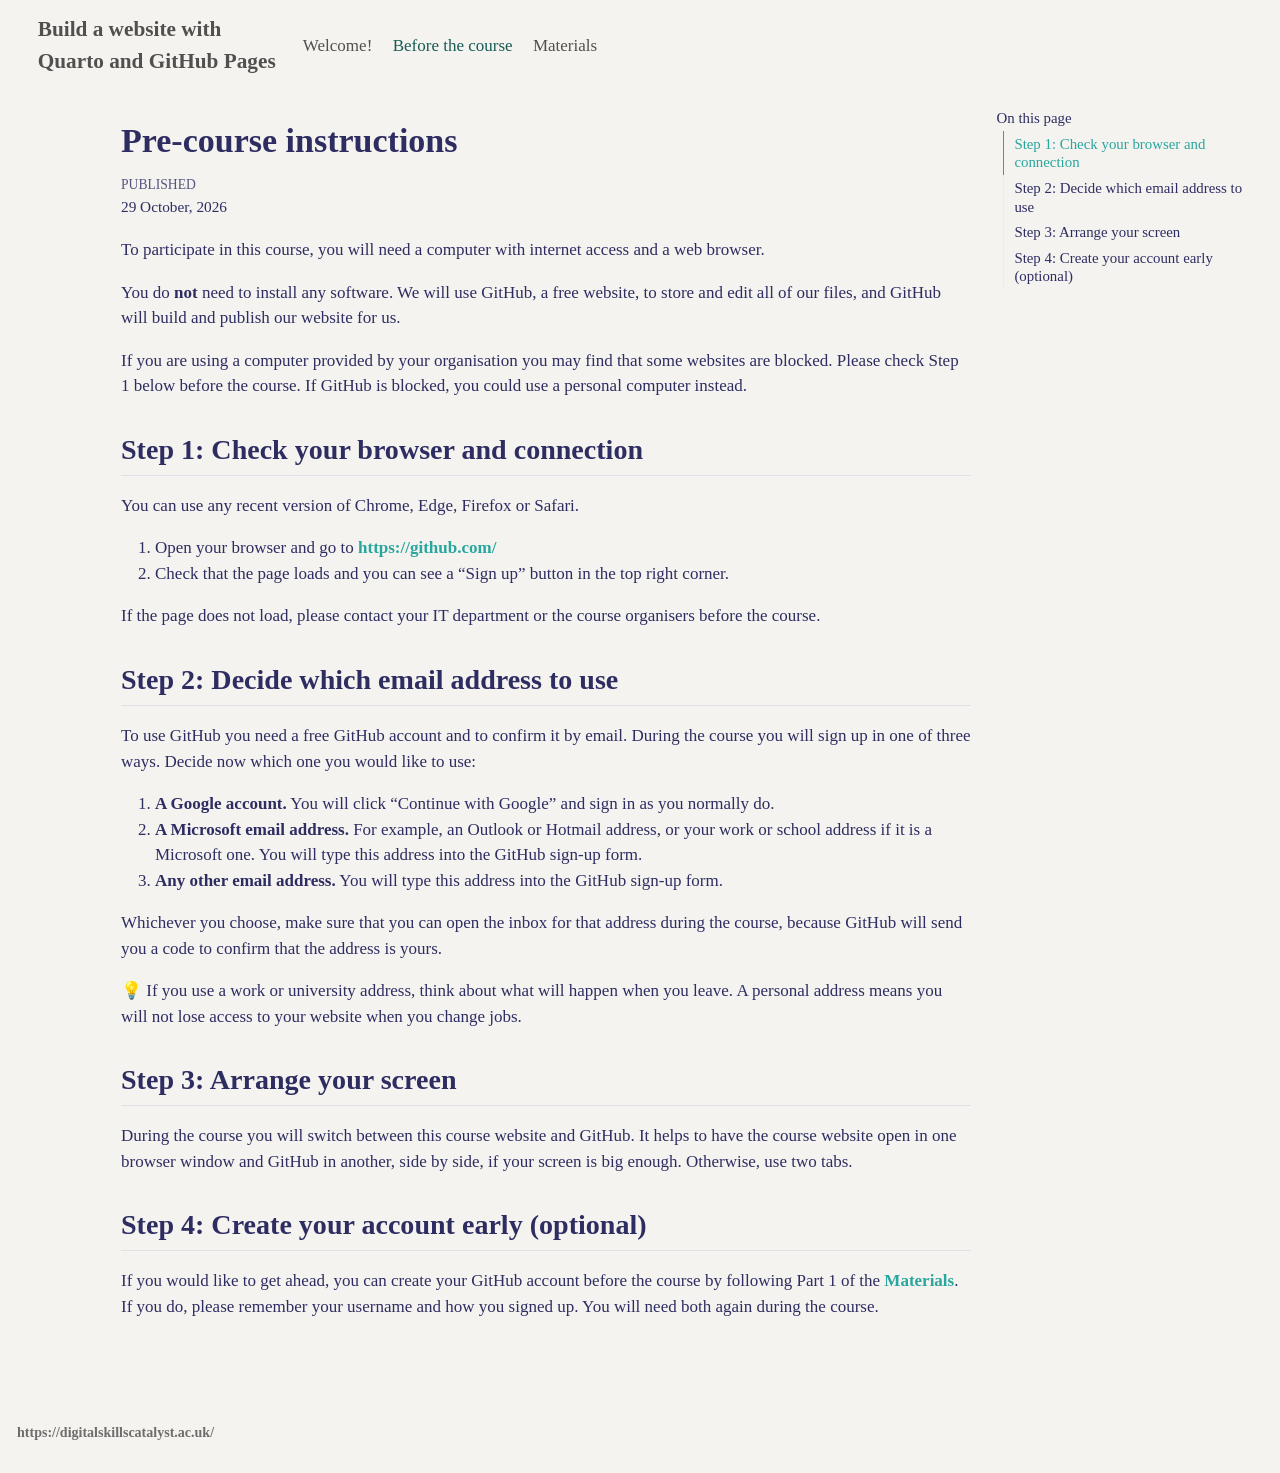
==== commit ea3f4e07: "Deploying to gh-pages from @ UKRI-Digital-Research-Skills-Catalyst/pages-with-quarto@2f53b09aeea5fc1" ====
--- a/before.html
+++ b/before.html
@@ -48,9 +48,9 @@
 <link href="site_libs/quarto-html/quarto-syntax-highlighting-bf27225e3a48a9273f3daa8f8e829971.css" rel="stylesheet" class="quarto-color-scheme-extra" id="quarto-text-highlighting-styles">
 <script src="site_libs/bootstrap/bootstrap.min.js"></script>
 <link href="site_libs/bootstrap/bootstrap-icons.css" rel="stylesheet">
-<link href="site_libs/bootstrap/bootstrap-fc0ec44ed3aa11c04d697db9497e54b6.min.css" rel="stylesheet" append-hash="true" class="quarto-color-scheme" id="quarto-bootstrap" data-mode="light">
-<link href="site_libs/bootstrap/bootstrap-dark-fc0ec44ed3aa11c04d697db9497e54b6.min.css" rel="stylesheet" append-hash="true" class="quarto-color-scheme quarto-color-alternate" id="quarto-bootstrap" data-mode="light">
-<link href="site_libs/bootstrap/bootstrap-fc0ec44ed3aa11c04d697db9497e54b6.min.css" rel="stylesheet" append-hash="true" class="quarto-color-scheme-extra" id="quarto-bootstrap" data-mode="light">
+<link href="site_libs/bootstrap/bootstrap-2011b78aa59d1451f57351e8f9db3b17.min.css" rel="stylesheet" append-hash="true" class="quarto-color-scheme" id="quarto-bootstrap" data-mode="light">
+<link href="site_libs/bootstrap/bootstrap-dark-2011b78aa59d1451f57351e8f9db3b17.min.css" rel="stylesheet" append-hash="true" class="quarto-color-scheme quarto-color-alternate" id="quarto-bootstrap" data-mode="light">
+<link href="site_libs/bootstrap/bootstrap-2011b78aa59d1451f57351e8f9db3b17.min.css" rel="stylesheet" append-hash="true" class="quarto-color-scheme-extra" id="quarto-bootstrap" data-mode="light">
 <script id="quarto-search-options" type="application/json">{
   "location": "navbar",
   "copy-button": false,
@@ -155,7 +155,7 @@
     <div>
     <div class="quarto-title-meta-heading">Published</div>
     <div class="quarto-title-meta-contents">
-      <p class="date">8 October, 2026</p>
+      <p class="date">29 October, 2026</p>
     </div>
   </div>
   
